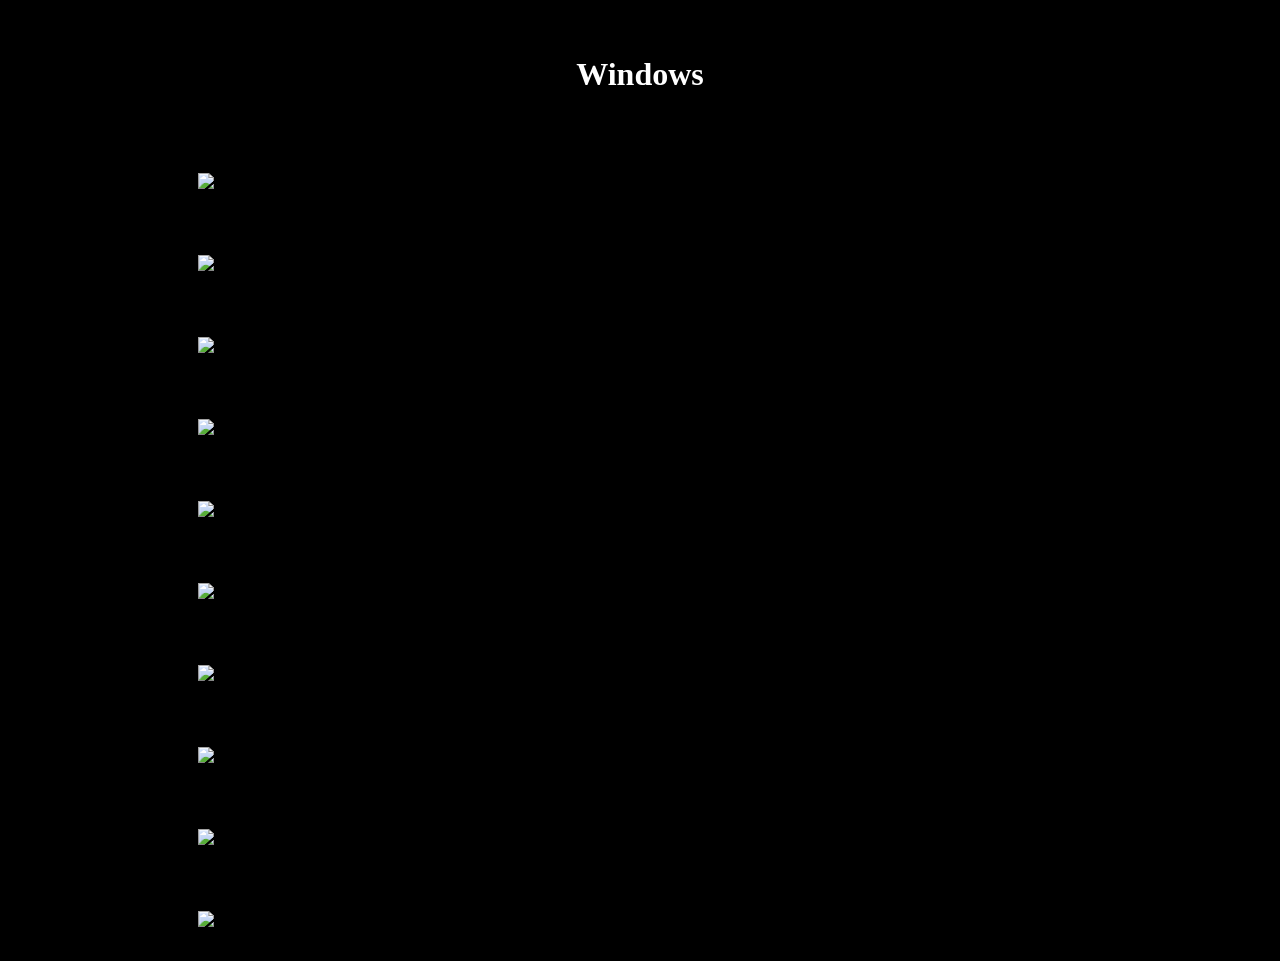
==== windows.html @ d900de2c "first" ====
<!DOCTYPE html>
<html lang="en">
    <head>
        <meta charset="UTF-8" />
        <meta http-equiv="X-UA-Compatible" content="IE=edge" />
        <meta name="viewport" content="width=device-width, initial-scale=1.0" />
        <title>WINDOWS INSTALL</title>
        <link href="img.css" rel="stylesheet" />
        <link href="style.css" rel="stylesheet" />
        <link
            rel="stylesheet"
            href="https://fonts.googleapis.com/css2?family=Archivo:wght@100;200;300;400;500;600;700;800&display=swap"
            data-tag="font"
        />
        <link
            rel="stylesheet"
            href="https://fonts.googleapis.com/css2?family=Inter:wght@100;200;300;400;500;600;700;800;900&display=swap"
            data-tag="font"
        />
        <link
            rel="stylesheet"
            href="https://fonts.googleapis.com/css2?family=Archivo:ital,wght@0,100;0,200;0,300;0,400;0,500;0,600;0,700;0,800;1,100;1,200;1,300;1,400;1,500;1,600;1,700;1,800&display=swap"
            data-tag="font"
        />
    </head>
    <body>
        <div class="img-container">
            <h1 class="img-text">Windows</h1>
            <div class="img-container1">
                <img src="windows/1.png" alt="image" class="img-image" />
                <img src="windows/2.png" alt="image" class="img-image" />
                <img src="windows/3.png" alt="image" class="img-image" />
                <img src="windows/4.png" alt="image" class="img-image" />
                <img src="windows/5.png" alt="image" class="img-image" />
                <img src="windows/6.png" alt="image" class="img-image" />
                <img src="windows/7.png" alt="image" class="img-image" />
                <img src="windows/8.png" alt="image" class="img-image" />
                <img src="windows/9.png" alt="image" class="img-image" />
                <img src="windows/10.png" alt="image" class="img-image" />
            </div>
        </div>
    </body>
</html>
---- img.css ----
.img-container {
    width: 100%;
    display: flex;
    overflow: auto;
    min-height: 100vh;
    align-items: center;
    flex-direction: column;
}
.img-text {
    color: var(--dl-color-gray-white);
    margin: var(--dl-space-space-threeunits);
}
.img-container1 {
    width: 100%;
    display: flex;
    align-items: center;
    flex-direction: column;
}
.img-image {
    width: 70%;
    margin: var(--dl-space-space-twounits);
    object-fit: cover;
    border-color: #ffffff;
    border-width: 2px;
}
---- style.css ----
:root {
    --dl-color-gray-500: #595959;
    --dl-color-gray-700: #999999;
    --dl-color-gray-900: #d9d9d9;
    --dl-size-size-large: 144px;
    --dl-size-size-small: 48px;
    --dl-color-danger-300: #a22020;
    --dl-color-danger-500: #bf2626;
    --dl-color-danger-700: #e14747;
    --dl-color-gray-black: #000000;
    --dl-color-gray-white: #ffffff;
    --dl-size-size-medium: 96px;
    --dl-size-size-xlarge: 192px;
    --dl-size-size-xsmall: 16px;
    --dl-space-space-unit: 16px;
    --dl-color-success-300: #199033;
    --dl-color-success-500: #32a94c;
    --dl-color-success-700: #4cc366;
    --dl-size-size-xxlarge: 288px;
    --dl-color-primary-blue: #03e1ffff;
    --dl-size-size-maxwidth: 100%;
    --dl-color-primary-green: #14f195ff;
    --dl-radius-radius-round: 50%;
    --dl-color-primary-purple: #9945ffff;
    --dl-space-space-halfunit: 8px;
    --dl-space-space-sixunits: 96px;
    --dl-space-space-twounits: 32px;
    --dl-radius-radius-radius2: 2px;
    --dl-radius-radius-radius4: 4px;
    --dl-radius-radius-radius8: 8px;
    --dl-space-space-fiveunits: 80px;
    --dl-space-space-fourunits: 64px;
    --dl-space-space-threeunits: 48px;
    --dl-space-space-oneandhalfunits: 24px;
}
.button {
    color: var(--dl-color-gray-black);
    display: inline-block;
    padding: 0.5rem 1rem;
    border-color: var(--dl-color-gray-black);
    border-width: 1px;
    border-radius: 4px;
    background-color: var(--dl-color-gray-white);
}
.input {
    color: var(--dl-color-gray-black);
    cursor: auto;
    padding: 0.5rem 1rem;
    border-color: var(--dl-color-gray-black);
    border-width: 1px;
    border-radius: 4px;
    background-color: var(--dl-color-gray-white);
}
.textarea {
    color: var(--dl-color-gray-black);
    cursor: auto;
    padding: 0.5rem;
    border-color: var(--dl-color-gray-black);
    border-width: 1px;
    border-radius: 4px;
    background-color: var(--dl-color-gray-white);
}
.list {
    width: 100%;
    margin: 1em 0px 1em 0px;
    display: block;
    padding: 0px 0px 0px 1.5rem;
    list-style-type: none;
    list-style-position: outside;
}
.list-item {
    display: list-item;
}
.teleport-show {
    display: flex !important;
}
.heading1 {
    font-size: 3em;
    font-family: archivo;
    font-weight: 700;
    line-height: 1.15;
    text-transform: none;
    text-decoration: none;
}
.logo {
    font-size: 2em;
    font-family: archivo;
    font-weight: 500;
    text-transform: none;
    text-decoration: none;
}
.heading2 {
    font-size: 1.75em;
    font-family: archivo;
    font-weight: 700;
    text-transform: none;
    text-decoration: none;
}
.content {
    font-size: 1.1em;
    font-family: archivo;
    font-weight: 400;
    line-height: 1.15;
    text-transform: none;
    text-decoration: none;
}
.heading3 {
    font-size: 1.5em;
    font-family: archivo;
    font-weight: 700;
    text-transform: none;
    text-decoration: none;
}
.content2 {
    font-size: 1.35em;
    font-family: archivo;
    font-weight: 500;
    text-transform: none;
    text-decoration: none;
}
body,
html {
    height: 100%;
    background: black;
}
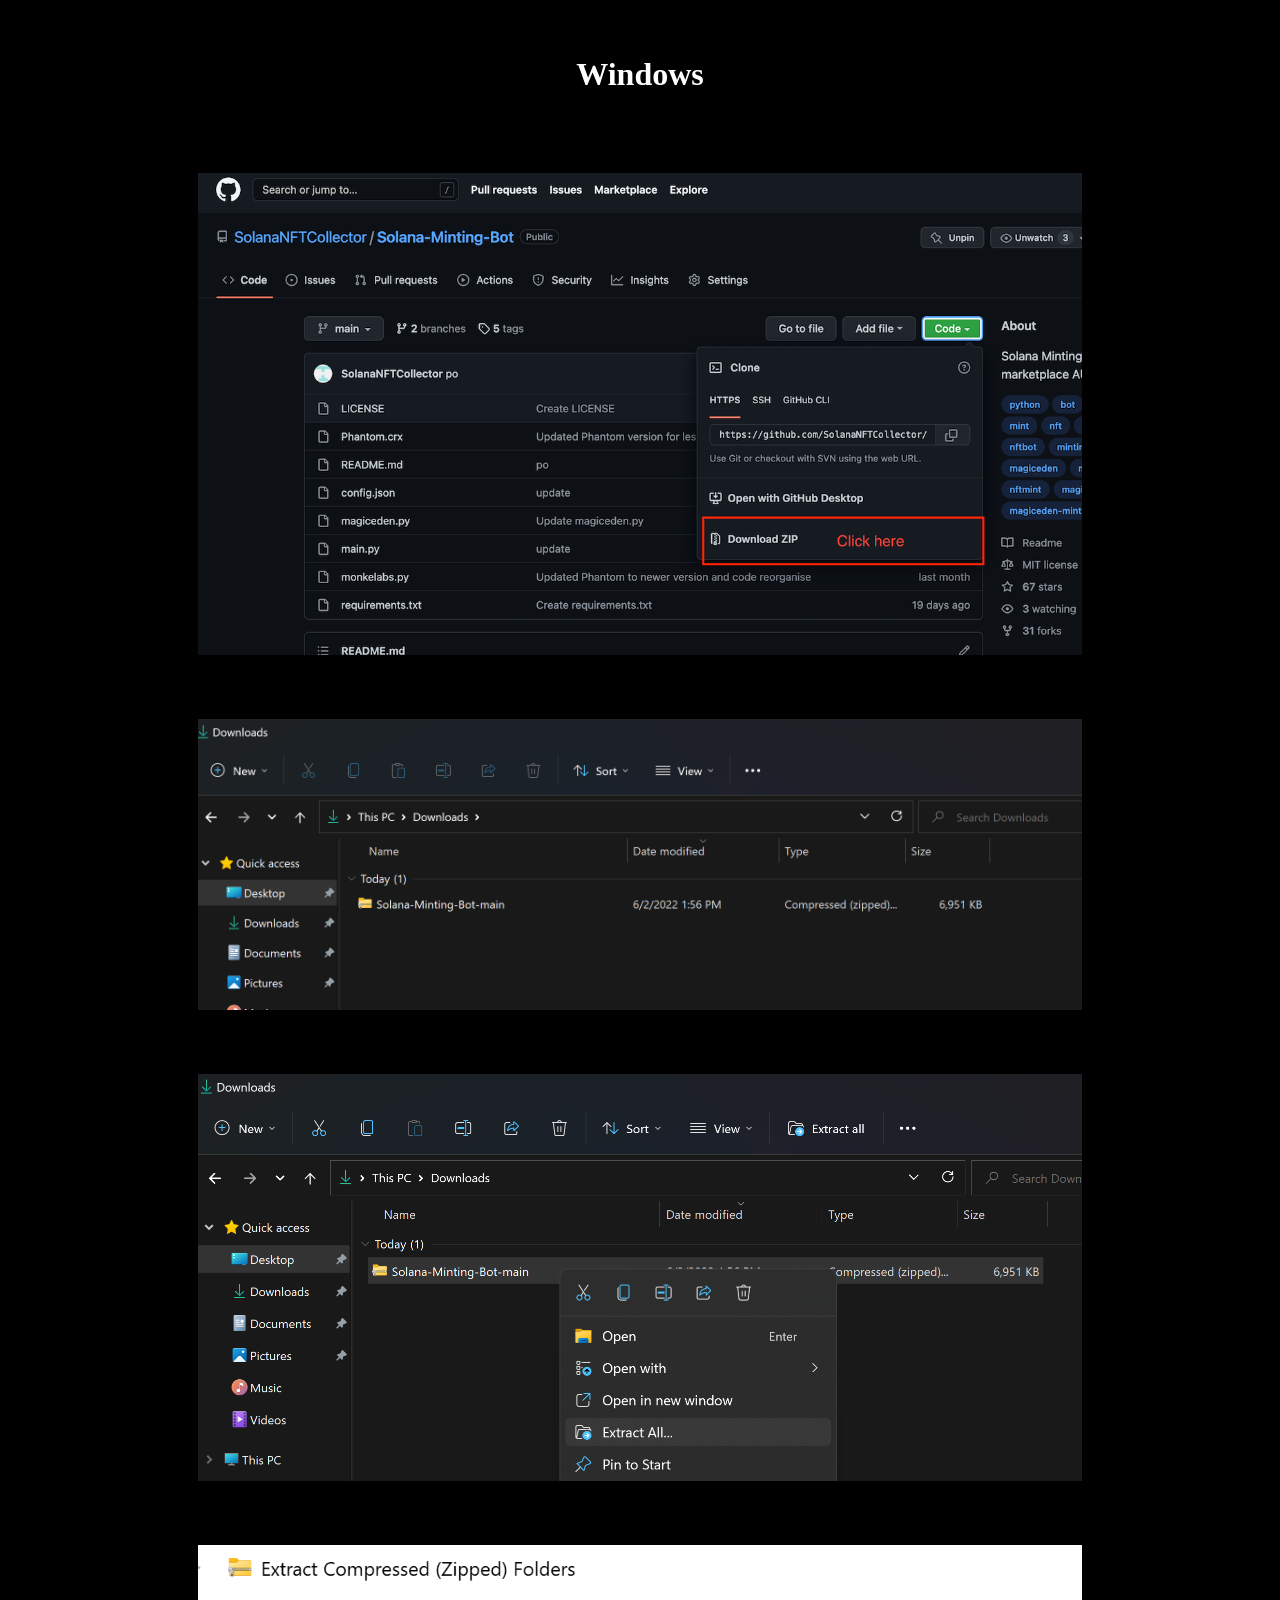
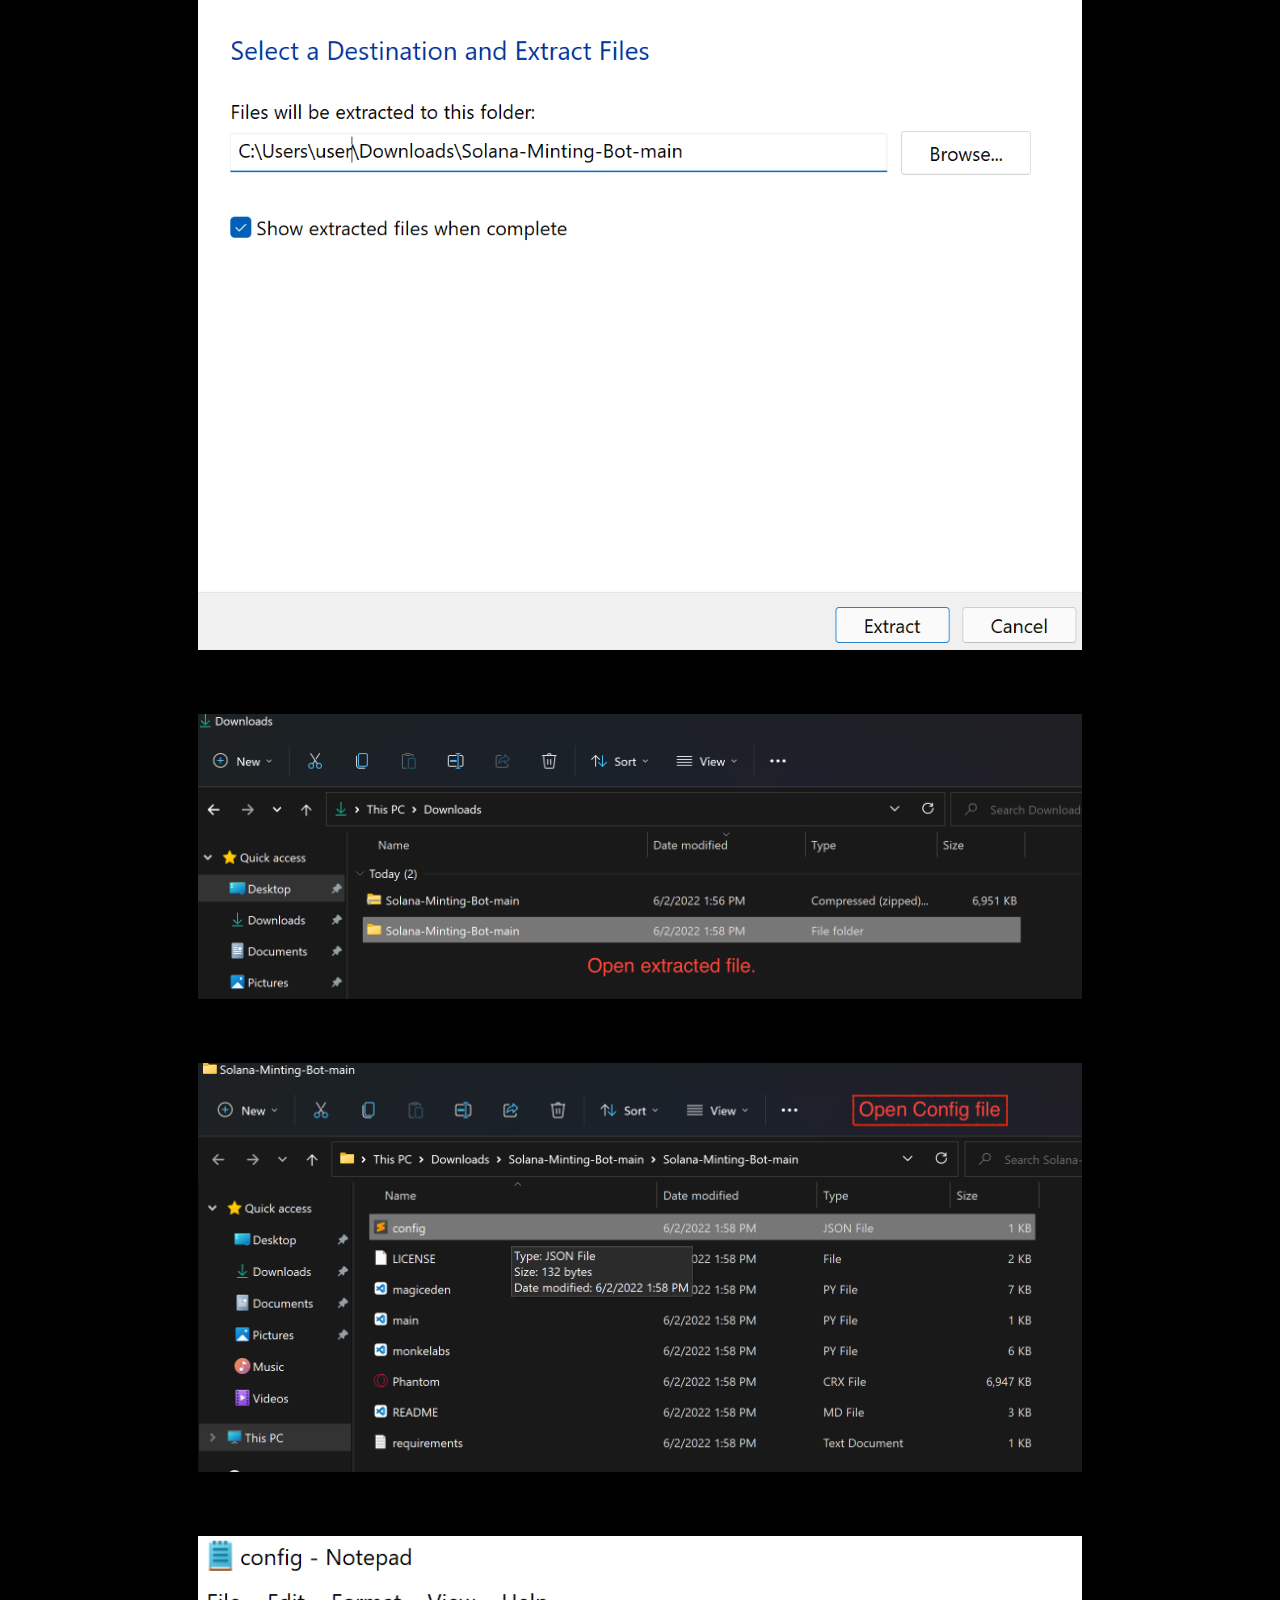
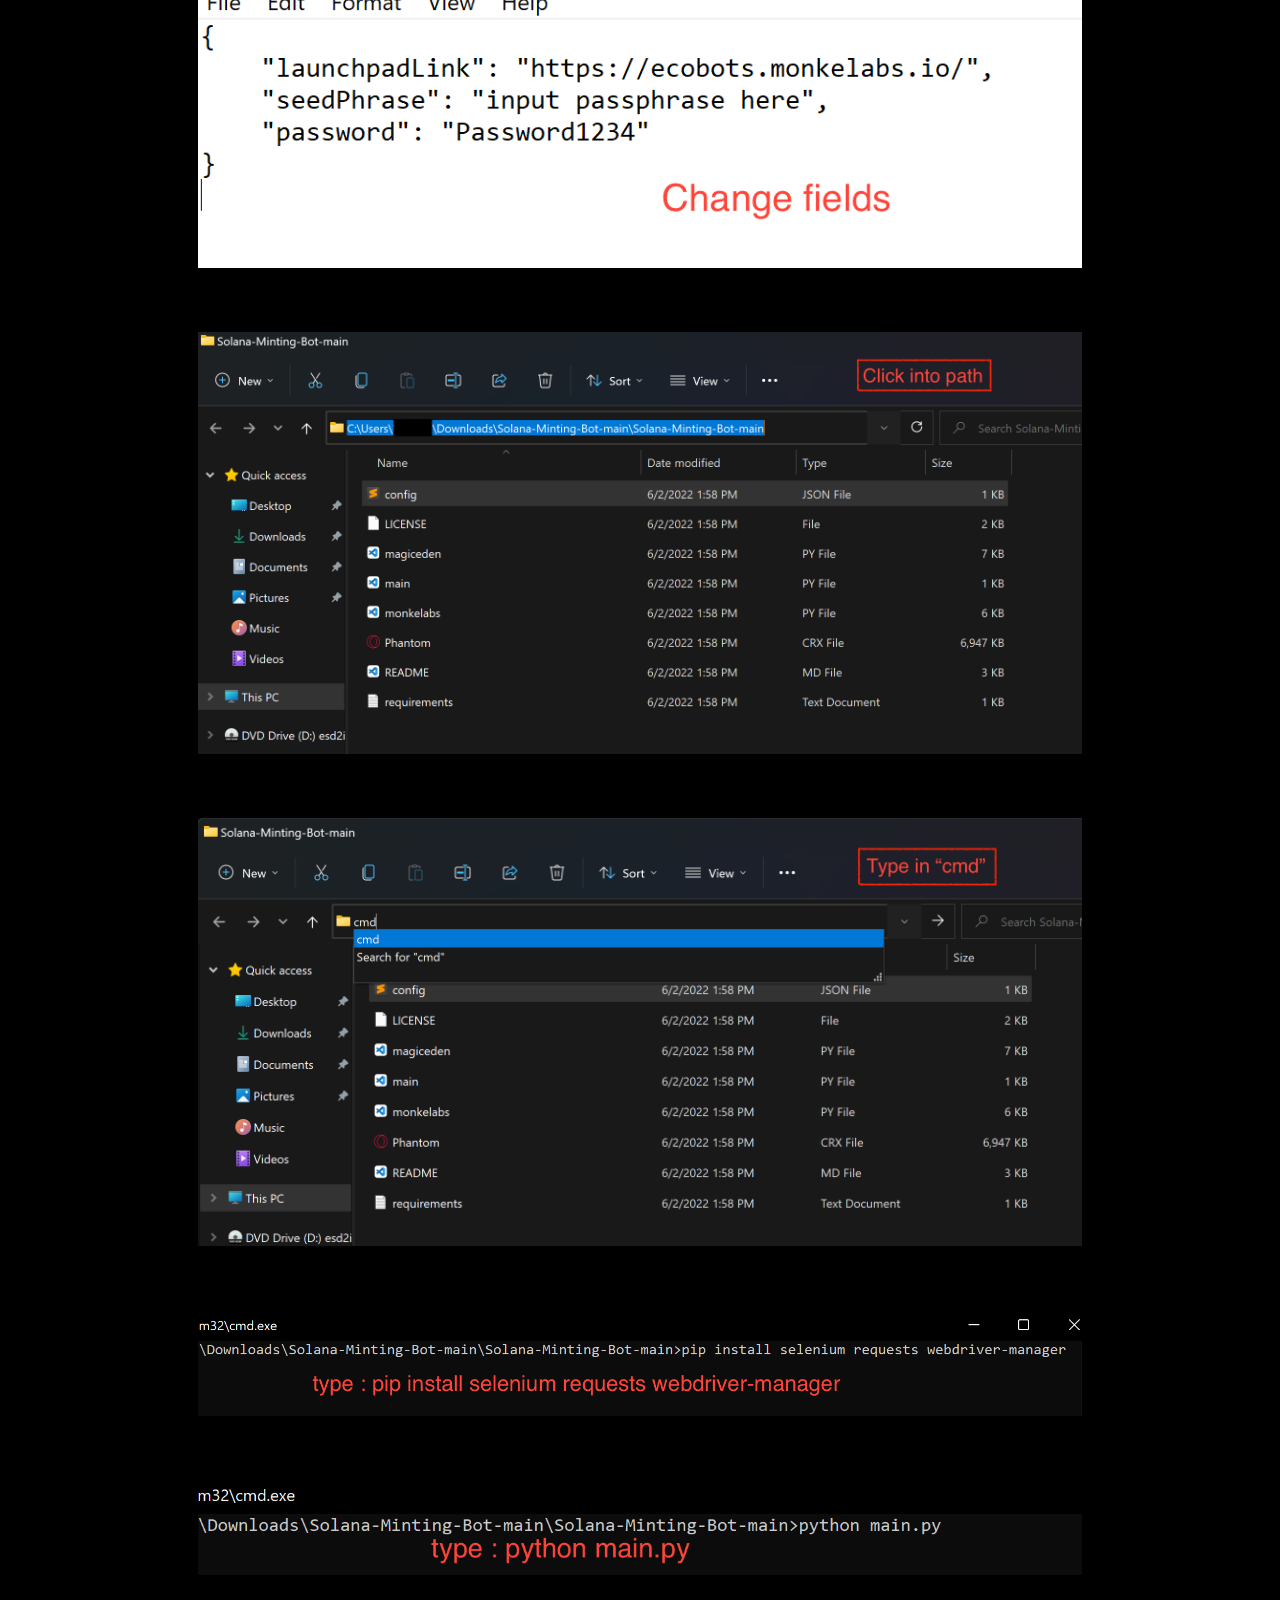
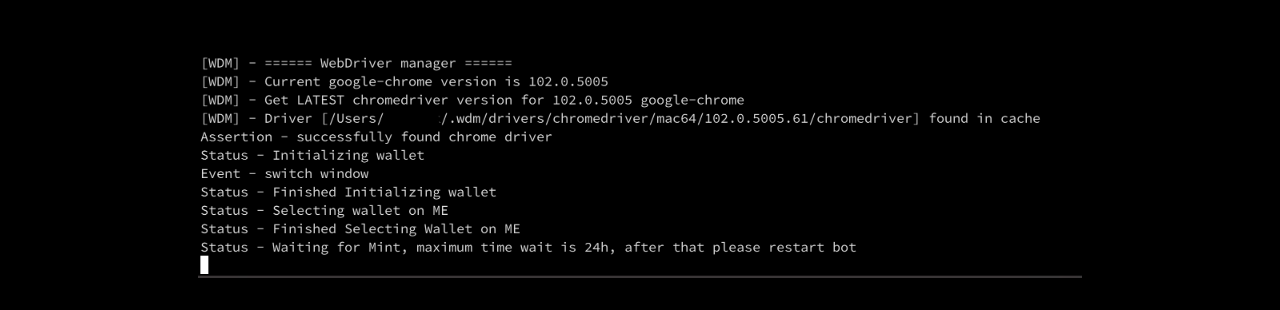
==== commit 28432f8f: "add images" ====
--- a/windows.html
+++ b/windows.html
@@ -37,6 +37,8 @@
                 <img src="windows/8.png" alt="image" class="img-image" />
                 <img src="windows/9.png" alt="image" class="img-image" />
                 <img src="windows/10.png" alt="image" class="img-image" />
+                <img src="windows/11.png" alt="image" class="img-image" />
+                <img src="windows/12.png" alt="image" class="img-image" />
             </div>
         </div>
     </body>
